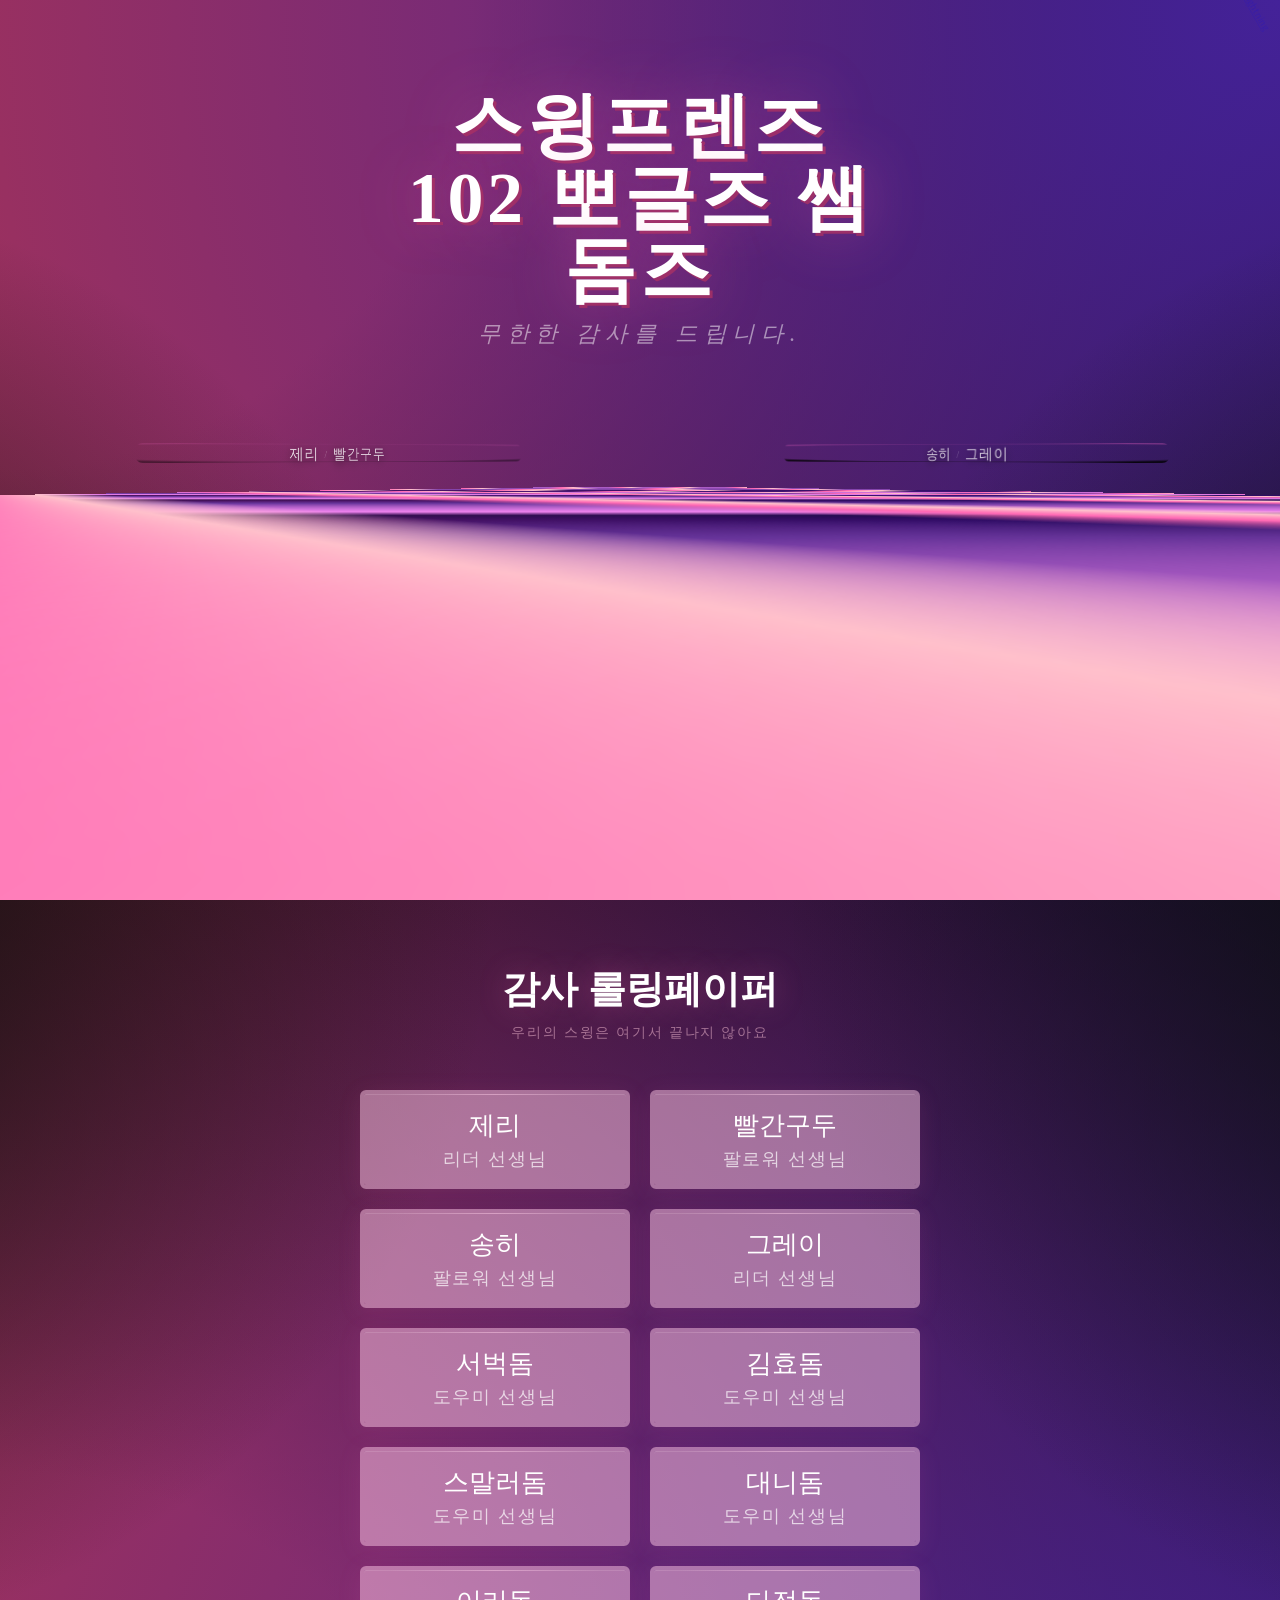
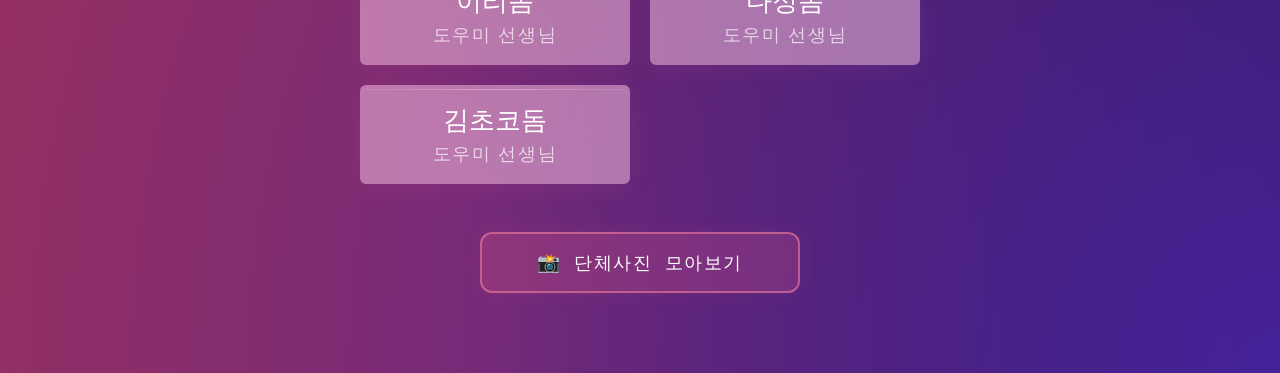
==== index.html @ 9819fed2 "파비콘 경로 정리 및 이미지/데이터 업데이트 - favicon_io (2) → images/favicon 으로 이동 후 원본 제거 - HTML 파비콘 경로 업데이트 - 새 사진 및" ====
<!DOCTYPE html>
<html lang="ko">
<head>
  <meta charset="UTF-8">
  <meta name="viewport" content="width=device-width, initial-scale=1.0">
  <title>스윙프렌즈 롤링페이퍼 🎵</title>
  <link rel="apple-touch-icon" sizes="180x180" href="images/favicon/apple-touch-icon.png">
  <link rel="icon" type="image/png" sizes="32x32" href="images/favicon/favicon-32x32.png">
  <link rel="icon" type="image/png" sizes="16x16" href="images/favicon/favicon-16x16.png">
  <link rel="icon" type="image/x-icon" href="images/favicon/favicon.ico">
  <link rel="preconnect" href="https://fonts.googleapis.com">
  <link rel="preconnect" href="https://fonts.gstatic.com" crossorigin>
  <link href="https://fonts.googleapis.com/css2?family=Cormorant+Garamond:ital,wght@0,300;0,400;0,500;0,600;0,700;1,300;1,400&family=Noto+Sans+KR:wght@300;400;700&display=swap" rel="stylesheet">
  <style>
    @font-face {
      font-family: 'OmuDaye';
      src: url('https://cdn.jsdelivr.net/gh/projectnoonnu/noonfonts_2304-01@1.0/omyu_pretty.woff2') format('woff2');
      font-weight: normal;
      font-display: swap;
    }

    @font-face {
      font-family: 'Independent';
      src: url('https://cdn.jsdelivr.net/gh/projectnoonnu/noonfonts_twelve@1.1/Dokrip.woff') format('woff');
      font-weight: normal;
      font-display: swap;
    }

    @font-face {
      font-family: 'RoundedFixedsys';
      src: url('https://cdn.jsdelivr.net/gh/projectnoonnu/noonfonts_six@1.2/DungGeunMo.woff') format('woff');
      font-weight: normal;
      font-display: swap;
    }

    *, *::before, *::after { box-sizing: border-box; margin: 0; padding: 0; }
    html { scroll-behavior: smooth; }

    /* ===== REFERENCE CSS 그대로 ===== */
    body {
      margin: 0;
      font-family: 'RoundedFixedsys', 'Noto Sans KR', sans-serif;
      color: #fff;
      overflow-x: hidden;
    }

    .hero {
      position: relative;
      height: 100dvh;
      perspective: 460px;
      perspective-origin: 50% 54%;
      overflow: hidden;
      background:
        radial-gradient(circle at -20% bottom, #111, transparent 40%),
        radial-gradient(circle at 120% bottom, #111, transparent 40%),
        radial-gradient(circle at top right, #429, transparent),
        radial-gradient(circle at top left, #a35 30%, #000);
    }

    .floor {
      width: 100dvw;
      height: 1000dvh;
      position: absolute;
      top: 50%;
      left: 50%;
      transform-style: preserve-3d;
      transform:
        translate(-50%, -50%)
        rotateX(90deg)
        translateZ(-5dvmin);
      background:
        repeating-linear-gradient(
          35deg,
          transparent,
          hotpink, pink 80px,
          transparent 120px,
          transparent 200px
        ),
        repeating-linear-gradient(
          to bottom,
          violet,
          #104a, #2068 40px,
          rebeccapurple 80px,
          violet 160px
        );
      background-size: 200% 200%;
      animation: floor 30s linear infinite;
    }

    @keyframes floor {
      to {
        transform:
          translate(-50%, -50%)
          rotateX(90deg)
          translateZ(-52px)
          translateY(10.47%);
      }
    }

    /* ===== TV WRAP — 프레임 + 스크린 + 이름 통합 ===== */
    .tv-wrap {
      position: absolute;
      top: 50%;
      left: 50%;
      width: 500px;
      pointer-events: none;
    }

    :nth-child(1 of .tv-wrap) {
      translate: -110% -40%;
      z-index: 5;
    }

    :nth-child(2 of .tv-wrap) {
      translate: 15% -40%;
      z-index: 5;
    }

    .tv-wrap img.tv {
      width: 100%;
      display: block;
      filter: hue-rotate(100deg) saturate(3);
      transition: all .5s;
      position: relative;
      z-index: 2;
      pointer-events: none;
    }

    :nth-child(2 of .tv-wrap) img.tv {
      rotate: y 180deg;
    }

    /* ===== SCREEN (TV 안에 배치) ===== */
    .screen {
      position: absolute;
      top: 11%;
      left: 2%;
      width: 95%;
      height: 81%;
      overflow: hidden;
      border-radius: 8px;
      background: url('https://assets.codepen.io/25387/noise.gif');
      cursor: pointer;
      pointer-events: all;
      z-index: 1;
    }

    .screen::before {
      content: "";
      position: absolute;
      bottom: 0; left: 0;
      width: 100%; height: 30%;
      background: radial-gradient(
        ellipse 90% 140% at 50% 100%,
        transparent 60%, #000f, transparent
      );
      rotate: .5turn;
      opacity: var(--shine-opacity, 0);
      z-index: 1;
    }

    .screen::after {
      content: "";
      position: absolute;
      top: 0; left: 0;
      width: 100%; height: 15%;
      background: radial-gradient(
        ellipse 85% 130% at 50% 100%,
        transparent 60%, #f6c6, transparent
      );
      opacity: var(--shine-opacity, 0);
    }

    .screen video {
      position: absolute;
      top: 50%; left: 50%;
      translate: -50% -50%;
      width: 100%; height: 100%;
      object-fit: cover;
    }

    :nth-child(1 of .tv-wrap) .screen {
      --shine-opacity: .5;
      left: 45px;
      transform: perspective(600px) rotateY(14deg);
      transform-origin: left center;
    }
    /* 오른쪽 TV — 반대 방향 원근감 */
    :nth-child(2 of .tv-wrap) .screen {
      --shine-opacity: 1;
      left: auto;
      right: 45px;
      transform: perspective(600px) rotateY(-14deg);
      transform-origin: right center;
    }

    /* ===== PARROT & LIGHTNING — 그대로 ===== */
    .parrot {
      position: absolute;
      top: 10%;
      left: 110%;
      animation: parrot 8s 1.5s infinite;
    }

    @keyframes parrot {
      30%, to { left: -30%; }
    }

    .lightning {
      position: absolute;
      top: 0;
      right: 0;
      translate: 20% -15%;
    }

    .lightning img {
      width: 20dvmin;
      rotate: 60deg;
      opacity: .2;
      scale: .6;
    }

    .lightning img:hover {
      opacity: 1;
    }

    /* ===== TV NAMES (TV 아래 고정) ===== */
    .tv-names {
      position: relative;
      z-index: 15;
      display: flex;
      gap: 6px;
      align-items: center;
      justify-content: center;
      font-family: 'RoundedFixedsys', serif;
      font-size: clamp(.75rem, 1.8vw, .95rem);
      letter-spacing: .05em;
      white-space: nowrap;
      text-shadow: 0 2px 10px rgba(0,0,0,.6);
      margin-top: 4px;
      pointer-events: all;
    }

    :nth-child(1 of .tv-wrap) .tv-names {
      transform: perspective(460px) rotateY(30deg);
    }

    :nth-child(2 of .tv-wrap) .tv-names {
      transform: perspective(460px) rotateY(-30deg);
    }

    .tv-names a {
      color: rgba(255,255,255,.75);
      text-decoration: none;
      transition: color .3s, text-shadow .3s;
    }
    .tv-names a:hover {
      color: #ff69b4;
      text-shadow: 0 0 12px rgba(255,105,180,.5);
    }

    .tv-names .sep {
      color: rgba(255,255,255,.25);
      font-size: .7em;
    }

    /* ===== TOP TITLE ===== */
    .top-title {
      position: absolute;
      top: 10%;
      left: 50%;
      transform: translateX(-50%);
      z-index: 20;
      text-align: center;
      animation: fadeIn 1.2s ease both;
    }

    .top-title-main {
      font-family: 'Independent', serif;
      font-size: clamp(2rem, 7vw, 4.5rem);
      font-weight: 700;
      line-height: 1;
      max-width: 510px;
      text-shadow:
        3px 3px 0 rgba(170,50,100,.8),
        0 0 60px rgba(255,100,180,.4);
      letter-spacing: .05em;
    }

    .top-title-sub {
      font-family: 'RoundedFixedsys', serif;
      font-weight: 300;
      font-style: italic;
      font-size: clamp(.9rem, 2.5vw, 1.4rem);
      letter-spacing: .3em;
      color: rgba(255,255,255,.5);
      margin-top: 12px;
    }

    /* ===== SCROLL HINT ===== */
    .scroll-hint {
      position: absolute;
      bottom: 4%;
      left: 50%;
      transform: translateX(-50%);
      font-size: clamp(.75rem, 1.5vw, .85rem);
      color: rgba(255,255,255,.25);
      letter-spacing: .1em;
      z-index: 20;
      animation: fadeIn 1.5s 2s ease both, bounce 2s 3s ease-in-out infinite;
      cursor: pointer;
      text-decoration: none;
    }

    @keyframes fadeIn {
      from { opacity: 0; } to { opacity: 1; }
    }
    @keyframes bounce {
      0%, 100% { transform: translateX(-50%) translateY(0); }
      50% { transform: translateX(-50%) translateY(-8px); }
    }

    /* ===== PEOPLE SECTION ===== */
    .people-section {
      position: relative;
      z-index: 10;
      background:
        radial-gradient(circle at -20% top, #111, transparent 40%),
        radial-gradient(circle at 120% top, #111, transparent 40%),
        radial-gradient(circle at bottom right, #429, transparent),
        radial-gradient(circle at bottom left, #a35 30%, #000);
      min-height: 100vh;
      padding: 64px 20px 80px;
    }

    .section-title {
      text-align: center;
      font-family: 'RoundedFixedsys', serif;
      font-size: clamp(1.6rem, 4.5vw, 2.4rem);
      color: #fff;
      text-shadow: 0 0 30px rgba(255,105,180,.3);
      margin-bottom: 8px;
    }

    .section-sub {
      text-align: center;
      font-family: 'RoundedFixedsys', serif;
      font-size: clamp(.75rem, 1.6vw, .9rem);
      color: rgba(255,200,220,.5);
      letter-spacing: .12em;
      margin-bottom: 48px;
    }

    #shelves {
      max-width: 560px;
      margin: 0 auto;
      display: grid;
      grid-template-columns: repeat(2, 1fr);
      gap: 20px;
    }

    /* 타로카드 스타일 */
    .shelf-item {
      display: flex;
      flex-direction: column;
      text-decoration: none;
      color: #fff;
      border: 4px solid rgba(255,200,230,.5);
      border-radius: 6px;
      overflow: hidden;
      transition: transform .3s, border-color .3s, box-shadow .3s;
      position: relative;
      box-shadow:
        0 4px 24px rgba(255,105,180,.1),
        inset 0 1px 0 rgba(255,255,255,.15);
    }

    .shelf-item:hover {
      transform: translateY(-6px) scale(1.02);
      border-color: rgba(255,220,240,.8);
      box-shadow:
        0 12px 40px rgba(255,105,180,.25),
        inset 0 1px 0 rgba(255,255,255,.2);
    }

    /* 상단: 사진 영역 */
    .shelf-item-photo {
      width: 100%;
      flex: 1;
      object-fit: cover;
      display: block;
    }

    /* 하단: 텍스트 영역 — 꽉 찬 배경 */
    .shelf-item-info {
      display: flex;
      flex-direction: column;
      align-items: center;
      justify-content: center;
      gap: 4px;
      padding: 14px 10px;
      background: rgba(255,200,230,.5);
      position: relative;
    }

    .shelf-item-info::before {
      content: '';
      position: absolute;
      top: 0; left: 10%; right: 10%;
      height: 1px;
      background: linear-gradient(90deg, transparent, rgba(255,200,230,.4), transparent);
    }

    .shelf-item-name {
      font-family: 'Independent', serif;
      font-size: clamp(1.2rem, 3.5vw, 1.6rem);
      color: #fff;
      text-align: center;
      text-shadow: none;
      transition: color .3s;
    }

    .shelf-item:hover .shelf-item-name {
      color: #fff;
    }

    .shelf-item-role {
      font-family: 'RoundedFixedsys', serif;
      font-size: clamp(.9rem, 2.2vw, 1.1rem);
      color: rgba(255,255,255,.7);
      letter-spacing: .1em;
    }

    .group-photo-btn {
      display: block;
      position: relative;
      z-index: 10;
      max-width: 320px;
      margin: 48px auto 0;
      padding: 16px 28px;
      text-align: center;
      text-decoration: none;
      font-family: 'RoundedFixedsys', monospace;
      font-size: clamp(1rem, 2.5vw, 1.15rem);
      letter-spacing: .08em;
      color: #fff;
      background: rgba(255,100,140,.2);
      border: 2px solid rgba(255,140,160,.5);
      border-radius: 12px;
      transition: all .3s;
      box-shadow: 0 0 20px rgba(255,100,140,.1);
    }
    .group-photo-btn:hover {
      background: rgba(255,100,140,.35);
      border-color: rgba(255,220,240,.8);
      box-shadow: 0 0 30px rgba(255,105,180,.25);
      transform: translateY(-3px);
    }

    @media (max-width: 600px) {
      #shelves { max-width: 340px; gap: 14px; }
    }

    /* 태블릿 */
    @media (max-width: 1024px) {
      .tv-wrap {
        width: 280px;
      }
      .screen {
        top: 8%;
        left: 2%;
        width: 112%;
      }
      :nth-child(1 of .tv-wrap) .screen {
        left: 45px;
        transform: perspective(600px) rotateY(32deg);
        transform-origin: left center;
      }
      :nth-child(2 of .tv-wrap) .screen {
        right: 45px;
        transform: perspective(600px) rotateY(-32deg);
        transform-origin: right center;
      }
    }

    /* 모바일 */
    @media (max-width: 600px) {
      .hero {
        perspective: 600px;
      }
      .hero::after {
        content: '';
        position: absolute;
        bottom: 0;
        left: 0;
        width: 100%;
        height: 40%;
        background: linear-gradient(to bottom, transparent, #0d0520);
        z-index: 6;
        pointer-events: none;
      }
      .floor { display: none; }
      .top-title { top: 5%; width: 237px; }

      .tv-wrap {
        width: 280px;
      }

      /* 왼쪽 TV → 위 중앙 */
      :nth-child(1 of .tv-wrap) {
        translate: -50% -100%;
      }
      /* 오른쪽 TV → 아래 중앙 */
      :nth-child(2 of .tv-wrap) {
        translate: -50% 10%;
      }
      :nth-child(2 of .tv-wrap) img.tv {
        rotate: y 180deg;
      }

      /* 모바일 스크린 위치 */
      .screen {
        top: 8%;
        left: 2%;
        width: 120%;
        height: 81%;
      }
      :nth-child(1 of .tv-wrap) .screen {
        left: 50px;
        transform: perspective(600px) rotateY(40deg);
        transform-origin: left center;
      }
      :nth-child(2 of .tv-wrap) .screen {
        right: 52px;
        transform: perspective(600px) rotateY(-40deg);
        transform-origin: right center;
      }

      /* 모바일에서는 이름 기울기 제거 */
      :nth-child(1 of .tv-wrap) .tv-names,
      :nth-child(2 of .tv-wrap) .tv-names {
        transform: none;
      }
    }
  </style>
</head>
<body>

  <!-- ===== HERO: 레퍼런스 그대로 ===== -->
  <section class="hero">
    <div class="floor"></div>

    <div class="top-title">
      <div class="top-title-main">스윙프렌즈 102 뽀글즈 쌤돔즈</div>
      <div class="top-title-sub">무한한 감사를 드립니다.</div>
    </div>

    <div class="tv-wrap">
      <a class="screen" href="#people">
        <video src="images/swing-video.mp4" autoplay loop muted playsinline></video>
      </a>
      <img class="tv" src="https://assets.codepen.io/25387/tv.png" alt="">
      <div class="tv-names">
        <a href="person.html?id=jerry">제리</a>
        <span class="sep">/</span>
        <a href="person.html?id=redshoes">빨간구두</a>
      </div>
    </div>

    <div class="tv-wrap">
      <a class="screen" href="#people">
        <video src="images/swing-video2.mp4" autoplay loop muted playsinline></video>
      </a>
      <img class="tv" src="https://assets.codepen.io/25387/tv-2.png" alt="">
      <div class="tv-names">
        <a href="person.html?id=songhi">송히</a>
        <span class="sep">/</span>
        <a href="person.html?id=gray">그레이</a>
      </div>
    </div>

    <img class="parrot" src="https://assets.codepen.io/25387/parrot.gif" alt="parrot">

    <a class="lightning" href="#people">
      <img src="https://assets.codepen.io/25387/Lightning02.gif" alt="lightning">
    </a>
  </section>

  <!-- ===== PEOPLE (선반 스타일) ===== -->
  <section class="people-section" id="people">
    <h2 class="section-title">감사 롤링페이퍼</h2>
    <p class="section-sub">우리의 스윙은 여기서 끝나지 않아요</p>

    <div id="shelves"></div>

    <a class="group-photo-btn" href="gallery.html">📸 단체사진 모아보기</a>
  </section>

  <script src="js/paths.js"></script>
  <script src="js/env.js"></script>
  <script src="https://cdnjs.cloudflare.com/ajax/libs/PapaParse/5.4.1/papaparse.min.js"></script>
  <script>
    // Google Sheets 컬럼 매핑
    const COL_SHEET = {
      "1) 제리 쌤":"jerry","2) 빨간구두 쌤":"redshoes","3) 송히 쌤":"songhi","4) 그레이 쌤":"gray",
      "5) 서벅 돔":"seobuk","6) 효 돔":"hyo","7) 스말러 돔":"smaller","8) 대니 돔":"danny",
      "9) 이리 돔":"iri","10) 다정 돔":"dajeong","11) 초코 돔":"choco"
    };
    const SENDER_SHEET = "작성자분의 닉네임을 알려주세요!";
    // 로컬 CSV 컬럼 매핑
    const COL_CSV = {
      "제리":"jerry","빨간구두":"redshoes","송히":"songhi","그레이":"gray",
      "서벅돔":"seobuk","효돔":"hyo","스말러돔":"smaller","대니돔":"danny",
      "이리돔":"iri","다정돔":"dajeong","초코돔":"choco"
    };
    const SENDER_CSV = "이름(선택)";

    const GLOWS = [
      'rgba(255,100,180,.4)','rgba(100,180,255,.4)','rgba(255,200,100,.4)',
      'rgba(180,100,255,.4)','rgba(100,255,200,.4)','rgba(255,150,100,.4)',
      'rgba(150,200,255,.4)'
    ];

    function parseRows(rows, colMap, senderCol) {
      const msgs = new Map();
      Object.values(colMap).forEach(id => msgs.set(id, []));
      rows.forEach(row => {
        const sender = (row[senderCol]||'').trim()||'익명';
        Object.entries(colMap).forEach(([col,id]) => {
          const m = (row[col]||'').trim();
          if (m) msgs.get(id).push({ from:sender, message:m });
        });
      });
      return msgs;
    }

    async function loadData() {
      const pRes = await fetch('data/people.json');
      const people = await pRes.json();
      let msgs;

      const sheetUrl = (typeof ENV !== 'undefined' && ENV.SCRIPT_URL) || '';
      if (sheetUrl) {
        try {
          const res = await fetch(sheetUrl);
          const json = await res.json();
          const rows = json.rows || [];
          // sessionStorage에 캐시 → person.html에서 재사용
          try { sessionStorage.setItem('swing_sheet_rows', JSON.stringify(rows)); } catch(_) {}
          msgs = parseRows(rows, COL_SHEET, SENDER_SHEET);
        } catch(e) {
          console.warn('Google Sheets 로드 실패, 로컬 CSV 폴백:', e);
          const cRes = await fetch('data/messages.csv');
          const csv = Papa.parse(await cRes.text(), { header:true, skipEmptyLines:true, transformHeader:h=>h.trim() });
          msgs = parseRows(csv.data, COL_CSV, SENDER_CSV);
        }
      } else {
        const cRes = await fetch('data/messages.csv');
        const csv = Papa.parse(await cRes.text(), { header:true, skipEmptyLines:true, transformHeader:h=>h.trim() });
        msgs = parseRows(csv.data, COL_CSV, SENDER_CSV);
      }

      return { people, msgs };
    }

    function renderShelves(allPeople) {
      const container = document.getElementById('shelves');
      let html = '';

      allPeople.forEach((p) => {
        const folder = PEOPLE_FOLDER[p.id];
        const badges = PEOPLE_BADGES[p.id] || [];
        const badge = (folder && badges.length) ? `${PEOPLE_DIR}/${folder}/${badges[0]}` : '';
        html += `
          <a class="shelf-item" href="person.html?id=${p.id}">
            <div class="shelf-item-info">
              <span class="shelf-item-name">${p.name}</span>
              <span class="shelf-item-role">${p.role || ''}</span>
            </div>
          </a>`;
      });

      container.innerHTML = html;
    }

    (async () => {
      try {
        // people.json만 먼저 로드해서 카드 즉시 렌더링
        const pRes = await fetch('data/people.json');
        const people = await pRes.json();
        const allPeople = [...people.teachers, ...people.helpers];
        renderShelves(allPeople);

        // 메시지는 백그라운드에서 로드 (person.html용 캐시)
        loadData();
      } catch(e) {
        console.error(e);
      }
    })();
  </script>
</body>
</html>
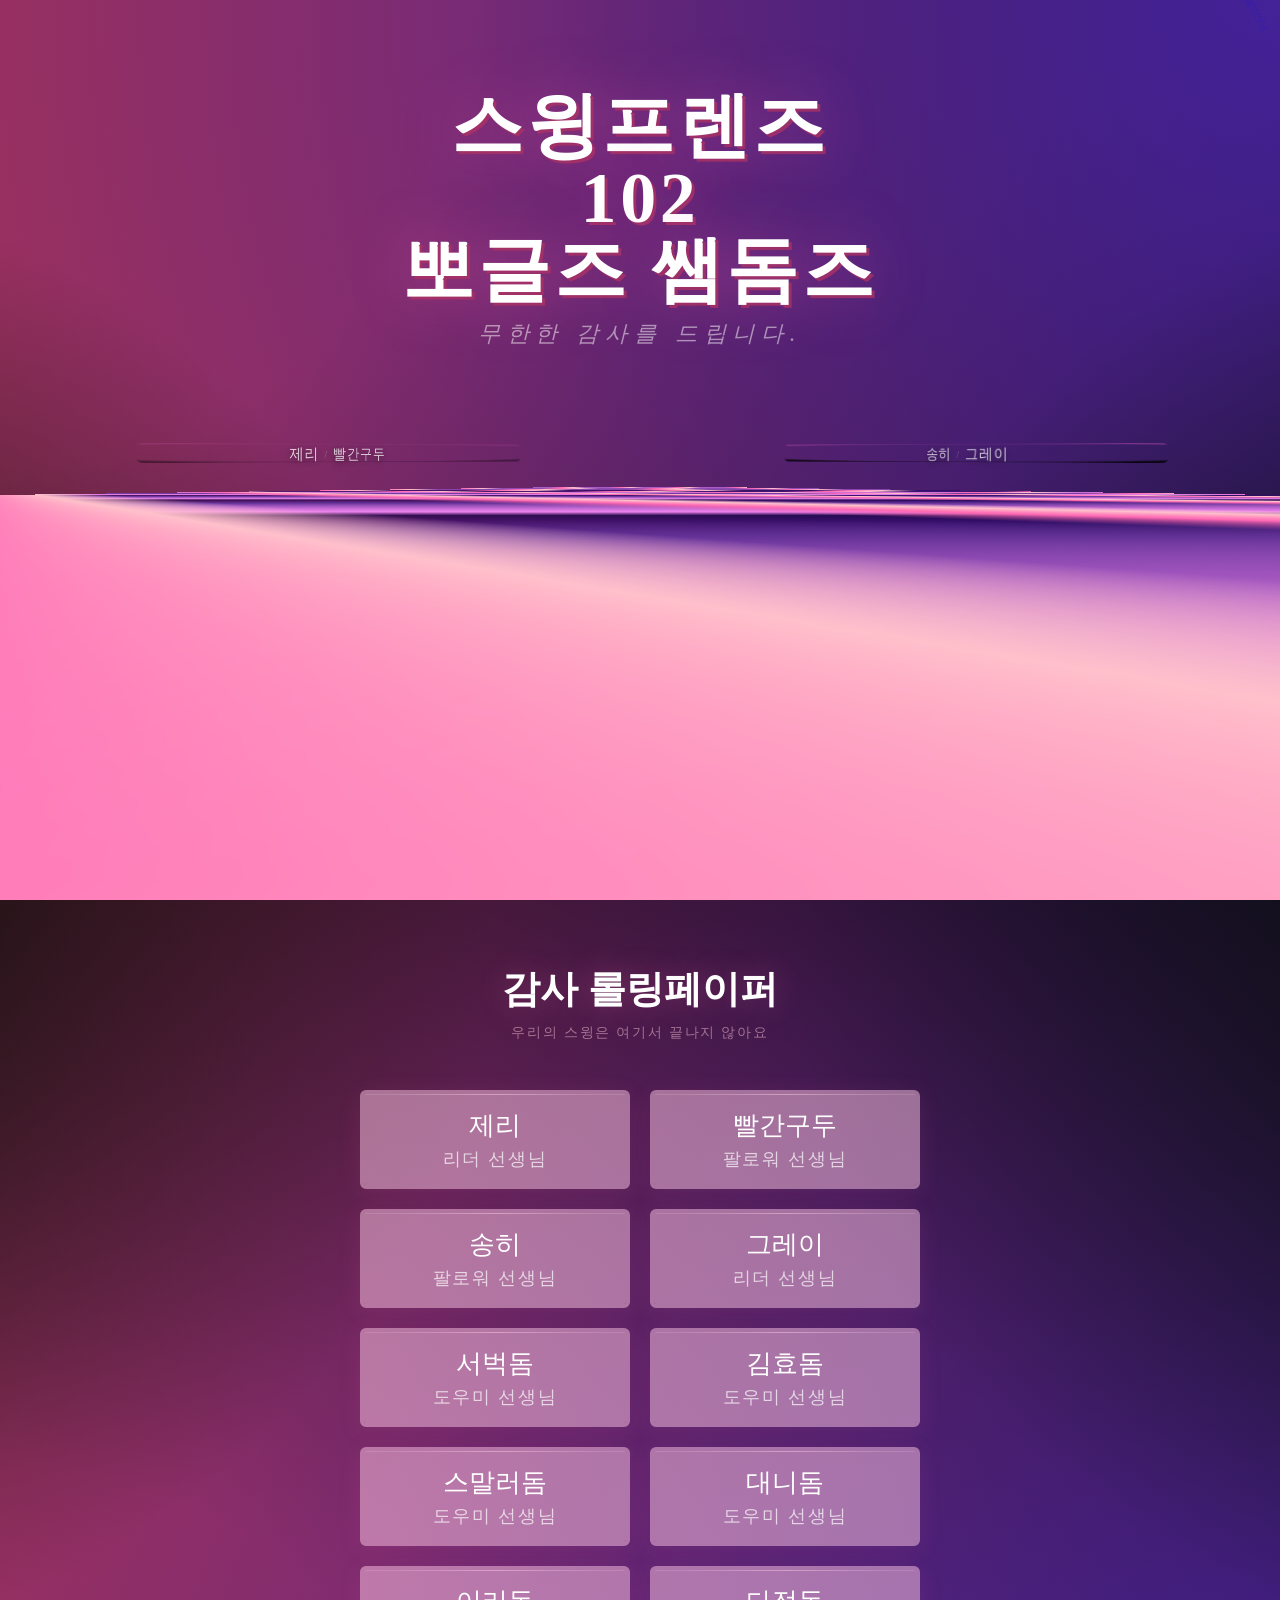
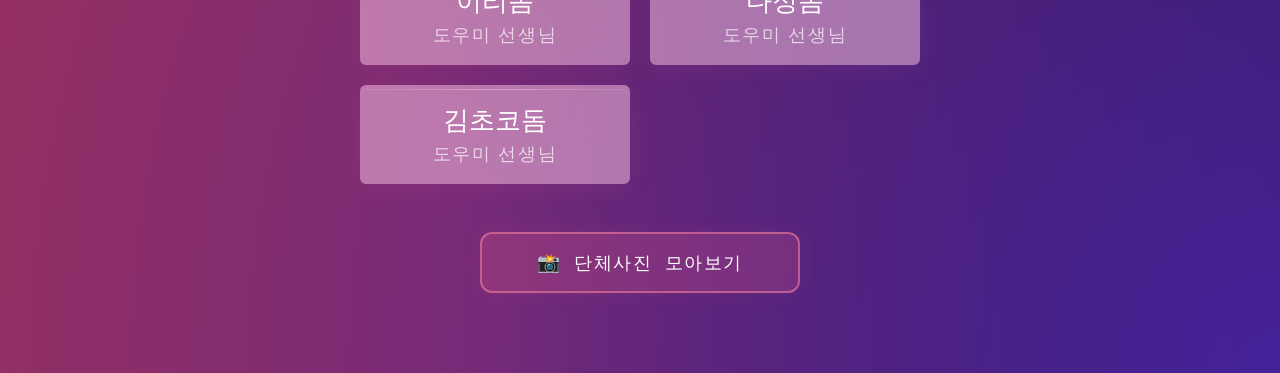
==== commit e16dd808: "OG 태그 및 Twitter 카드 메타 추가 - index.html, person.html, gallery.html에 og/twitter 메타 태그 추가 - og:image: 0-" ====
--- a/index.html
+++ b/index.html
@@ -4,6 +4,16 @@
   <meta charset="UTF-8">
   <meta name="viewport" content="width=device-width, initial-scale=1.0">
   <title>스윙프렌즈 롤링페이퍼 🎵</title>
+  <meta name="description" content="한 학기 동안 함께 춤춘 뽀글즈 & 쌤돔즈에게 마음을 전해요">
+  <meta property="og:type" content="website">
+  <meta property="og:url" content="https://swing-rincho.netlify.app/">
+  <meta property="og:title" content="스윙프렌즈 102기 감사 롤링페이퍼">
+  <meta property="og:description" content="한 학기 동안 함께 춤춘 뽀글즈 & 쌤돔즈에게 마음을 전해요">
+  <meta property="og:image" content="https://swing-rincho.netlify.app/images/people/0-group/34.jpeg">
+  <meta name="twitter:card" content="summary_large_image">
+  <meta name="twitter:title" content="스윙프렌즈 102기 감사 롤링페이퍼">
+  <meta name="twitter:description" content="한 학기 동안 함께 춤춘 뽀글즈 & 쌤돔즈에게 마음을 전해요">
+  <meta name="twitter:image" content="https://swing-rincho.netlify.app/images/people/0-group/34.jpeg">
   <link rel="apple-touch-icon" sizes="180x180" href="images/favicon/apple-touch-icon.png">
   <link rel="icon" type="image/png" sizes="32x32" href="images/favicon/favicon-32x32.png">
   <link rel="icon" type="image/png" sizes="16x16" href="images/favicon/favicon-16x16.png">
@@ -551,7 +561,7 @@
     <div class="floor"></div>
 
     <div class="top-title">
-      <div class="top-title-main">스윙프렌즈 102 뽀글즈 쌤돔즈</div>
+      <div class="top-title-main">스윙프렌즈 102 <br/>뽀글즈 쌤돔즈</div>
       <div class="top-title-sub">무한한 감사를 드립니다.</div>
     </div>
 
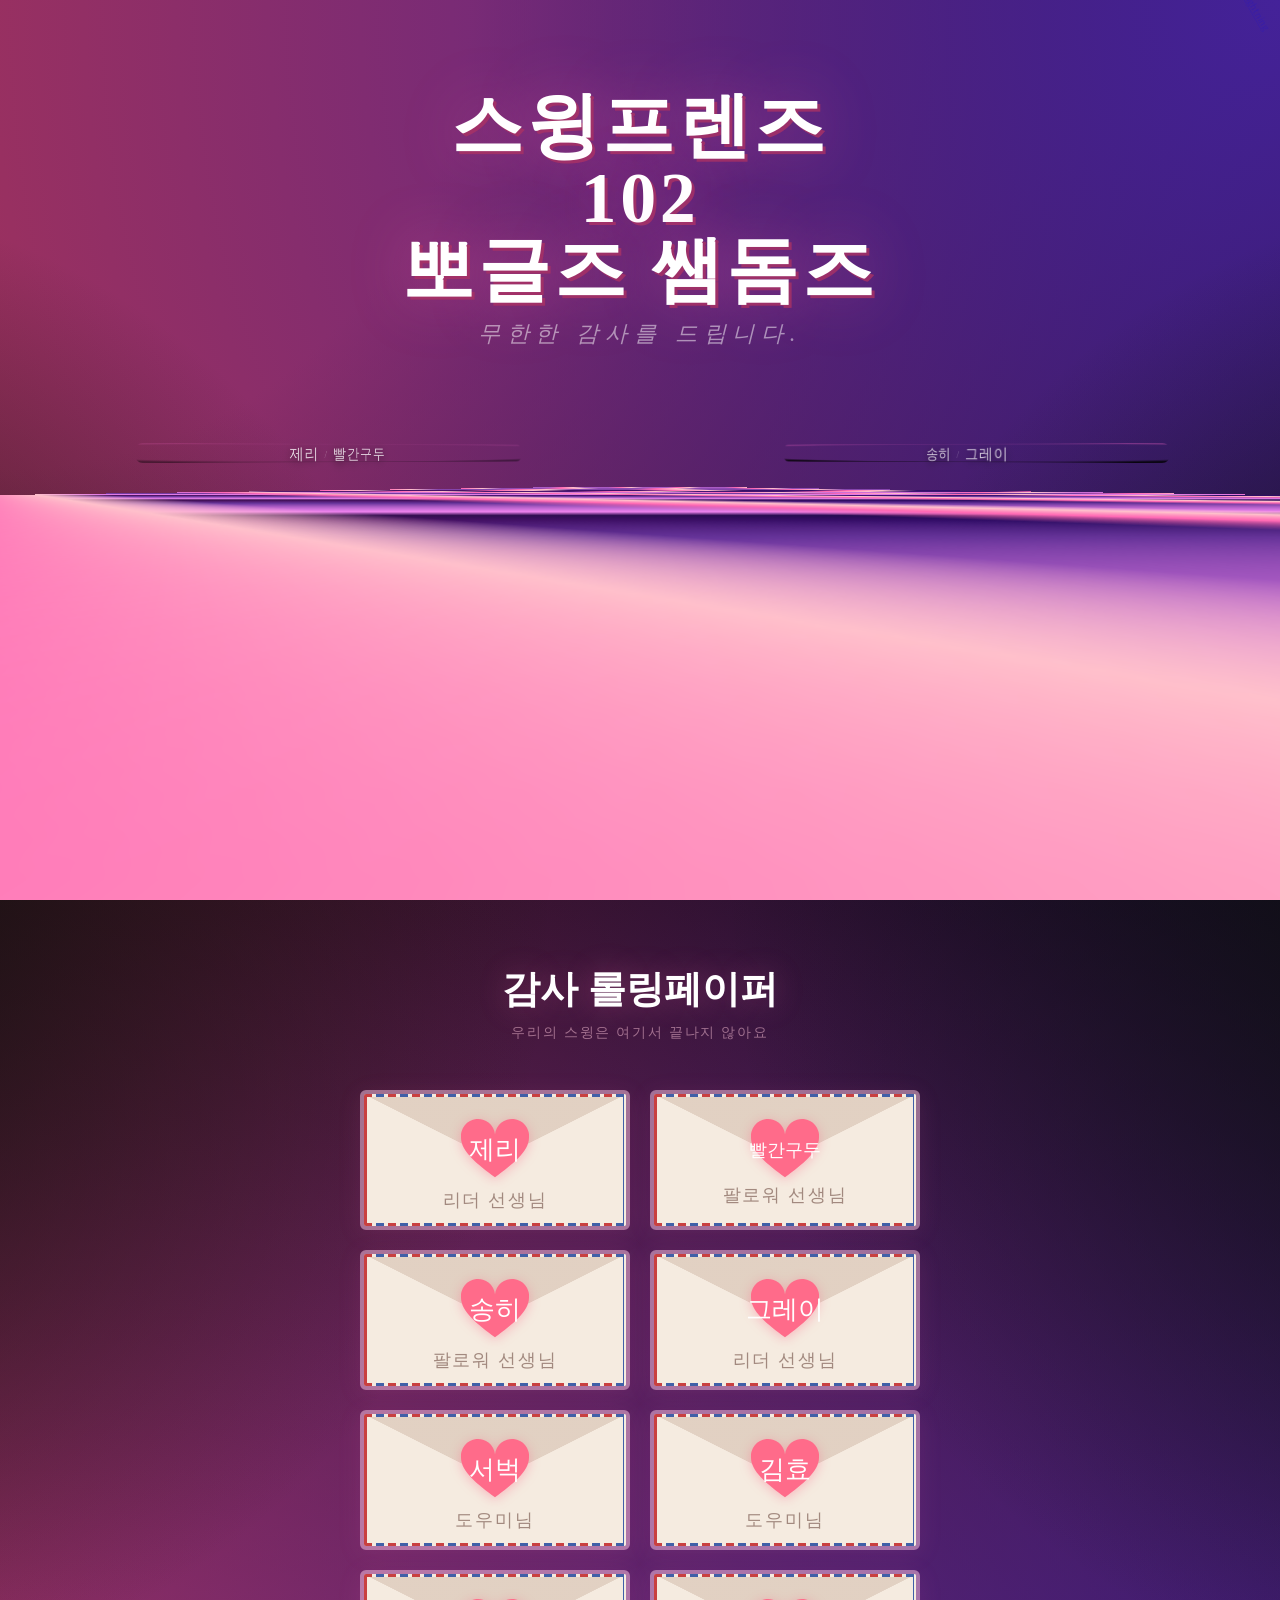
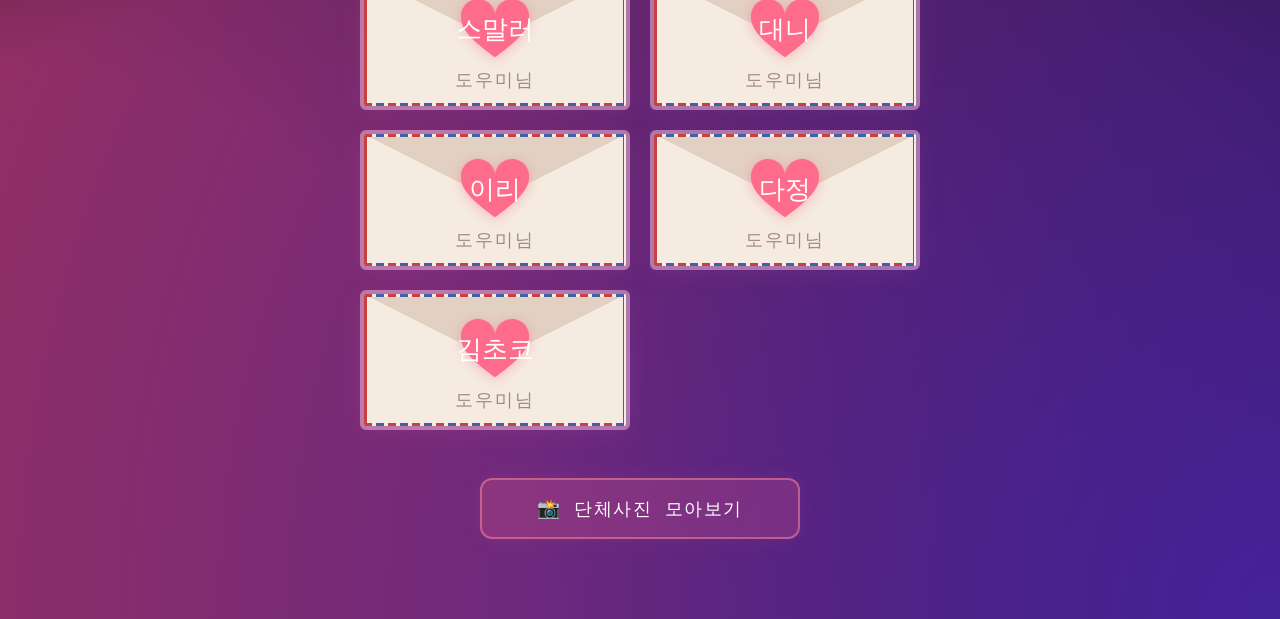
==== commit ee9e3035: "TV 위치 조정 및 데이터 ��데이트 Co-Authored-By: Claude Opus 4.6 (1M context) <noreply@anthropic.com>" ====
--- a/index.html
+++ b/index.html
@@ -4,15 +4,15 @@
   <meta charset="UTF-8">
   <meta name="viewport" content="width=device-width, initial-scale=1.0">
   <title>스윙프렌즈 롤링페이퍼 🎵</title>
-  <meta name="description" content="한 학기 동안 함께 춤춘 뽀글즈 & 쌤돔즈에게 마음을 전해요">
+  <meta name="description" content="우리의 시작은 뽀글즈, 완성은 제리·구두·송히·그레이 쌤들과 돔즈들!">
   <meta property="og:type" content="website">
   <meta property="og:url" content="https://swing-rincho.netlify.app/">
-  <meta property="og:title" content="스윙프렌즈 102기 감사 롤링페이퍼">
-  <meta property="og:description" content="한 학기 동안 함께 춤춘 뽀글즈 & 쌤돔즈에게 마음을 전해요">
+  <meta property="og:title" content="스프 뽀글이의 감사 편지🫧">
+  <meta property="og:description" content="우리의 시작은 뽀글즈, 완성은 제리·구두·송히·그레이 쌤들과 돔즈들!">
   <meta property="og:image" content="https://swing-rincho.netlify.app/images/people/0-group/34.jpeg">
   <meta name="twitter:card" content="summary_large_image">
-  <meta name="twitter:title" content="스윙프렌즈 102기 감사 롤링페이퍼">
-  <meta name="twitter:description" content="한 학기 동안 함께 춤춘 뽀글즈 & 쌤돔즈에게 마음을 전해요">
+  <meta name="twitter:title" content="스프 뽀글이의 감사 편지🫧">
+  <meta name="twitter:description" content="우리의 시작은 뽀글즈, 완성은 제리·구두·송히·그레이 쌤들과 돔즈들!">
   <meta name="twitter:image" content="https://swing-rincho.netlify.app/images/people/0-group/34.jpeg">
   <link rel="apple-touch-icon" sizes="180x180" href="images/favicon/apple-touch-icon.png">
   <link rel="icon" type="image/png" sizes="32x32" href="images/favicon/favicon-32x32.png">
@@ -380,6 +380,7 @@
       overflow: hidden;
       transition: transform .3s, border-color .3s, box-shadow .3s;
       position: relative;
+      min-height: 140px;
       box-shadow:
         0 4px 24px rgba(255,105,180,.1),
         inset 0 1px 0 rgba(255,255,255,.15);
@@ -401,24 +402,49 @@
       display: block;
     }
 
-    /* 하단: 텍스트 영역 — 꽉 찬 배경 */
+    /* 하단: 편지 봉투 스타일 */
     .shelf-item-info {
       display: flex;
       flex-direction: column;
       align-items: center;
       justify-content: center;
       gap: 4px;
-      padding: 14px 10px;
-      background: rgba(255,200,230,.5);
-      position: relative;
-    }
-
+      padding: 25px 10px 4px;
+      background: #f5ebe0;
+      position: relative;
+      overflow: hidden;
+      flex: 1;
+      width: 100%;
+      height: 100%;
+    }
+
+    /* 봉투 플랩 (닫힌 삼각형 — 위에서 내려오는 뚜껑) */
     .shelf-item-info::before {
       content: '';
       position: absolute;
-      top: 0; left: 10%; right: 10%;
-      height: 1px;
-      background: linear-gradient(90deg, transparent, rgba(255,200,230,.4), transparent);
+      top: 0; left: 0;
+      width: 100%; height: 50%;
+      background:
+        linear-gradient(to top right, transparent 49.5%, rgba(190,160,140,.35) 50%) no-repeat bottom left / 50% 100%,
+        linear-gradient(to top left, transparent 49.5%, rgba(190,160,140,.35) 50%) no-repeat bottom right / 50% 100%;
+      pointer-events: none;
+      z-index: 0;
+    }
+
+    /* 봉투 안쪽 빨간-파란 테두리 */
+    .shelf-item-info::after {
+      content: '';
+      position: absolute;
+      inset: 0;
+      border: 3px solid transparent;
+      border-image: repeating-linear-gradient(
+        90deg,
+        #c94040 0px, #c94040 8px,
+        #f5ebe0 8px, #f5ebe0 12px,
+        #4060a8 12px, #4060a8 20px,
+        #f5ebe0 20px, #f5ebe0 24px
+      ) 3;
+      pointer-events: none;
     }
 
     .shelf-item-name {
@@ -427,18 +453,41 @@
       color: #fff;
       text-align: center;
       text-shadow: none;
-      transition: color .3s;
+      transition: color .3s, filter .3s;
+      position: relative;
+      z-index: 1;
+      padding: 6px 16px;
+      line-height: 1.2;
+    }
+
+    /* 하트 배경 (SVG data URI) — 고정 크기 */
+    .shelf-item-name::before {
+      content: '';
+      position: absolute;
+      top: 50%; left: 50%;
+      width: 100px;
+      height: 68px;
+      transform: translate(-50%, -48%);
+      background: url("data:image/svg+xml,%3Csvg xmlns='http://www.w3.org/2000/svg' viewBox='0 0 100 100'%3E%3Cpath d='M50 88C25 70 0 50 0 30A25 25 0 0150 25 25 25 0 01100 30C100 50 75 70 50 88Z' fill='%23ff6b8a'/%3E%3C/svg%3E") center/contain no-repeat;
+      z-index: -1;
+      filter: drop-shadow(0 2px 6px rgba(255,80,120,.35));
     }
 
     .shelf-item:hover .shelf-item-name {
       color: #fff;
     }
+
+    .shelf-item-name.name-sm { font-size: 1.1rem; }
+    .shelf-item-name.name-xs { font-size: 0.9rem; }
 
     .shelf-item-role {
       font-family: 'RoundedFixedsys', serif;
       font-size: clamp(.9rem, 2.2vw, 1.1rem);
-      color: rgba(255,255,255,.7);
+      color: rgba(80,40,30,.5);
       letter-spacing: .1em;
+      position: relative;
+      z-index: 1;
+      margin-top: 12px;
     }
 
     .group-photo-btn {
@@ -469,6 +518,11 @@
 
     @media (max-width: 600px) {
       #shelves { max-width: 340px; gap: 14px; }
+      .shelf-item { min-height: 93px; }
+      .shelf-item-name { font-size: 0.9rem; }
+      .shelf-item-name.name-sm { font-size: 0.8rem; }
+      .shelf-item-name.name-xs { font-size: 0.7rem; }
+      .shelf-item-role { font-size: 0.7rem; }
     }
 
     /* 태블릿 */
@@ -681,10 +735,12 @@
         const folder = PEOPLE_FOLDER[p.id];
         const badges = PEOPLE_BADGES[p.id] || [];
         const badge = (folder && badges.length) ? `${PEOPLE_DIR}/${folder}/${badges[0]}` : '';
+        const displayName = p.name.replace(/돔$/, '');
+        const nameClass = displayName.length > 4 ? ' name-xs' : displayName.length > 3 ? ' name-sm' : '';
         html += `
           <a class="shelf-item" href="person.html?id=${p.id}">
             <div class="shelf-item-info">
-              <span class="shelf-item-name">${p.name}</span>
+              <span class="shelf-item-name${nameClass}">${displayName}</span>
               <span class="shelf-item-role">${p.role || ''}</span>
             </div>
           </a>`;
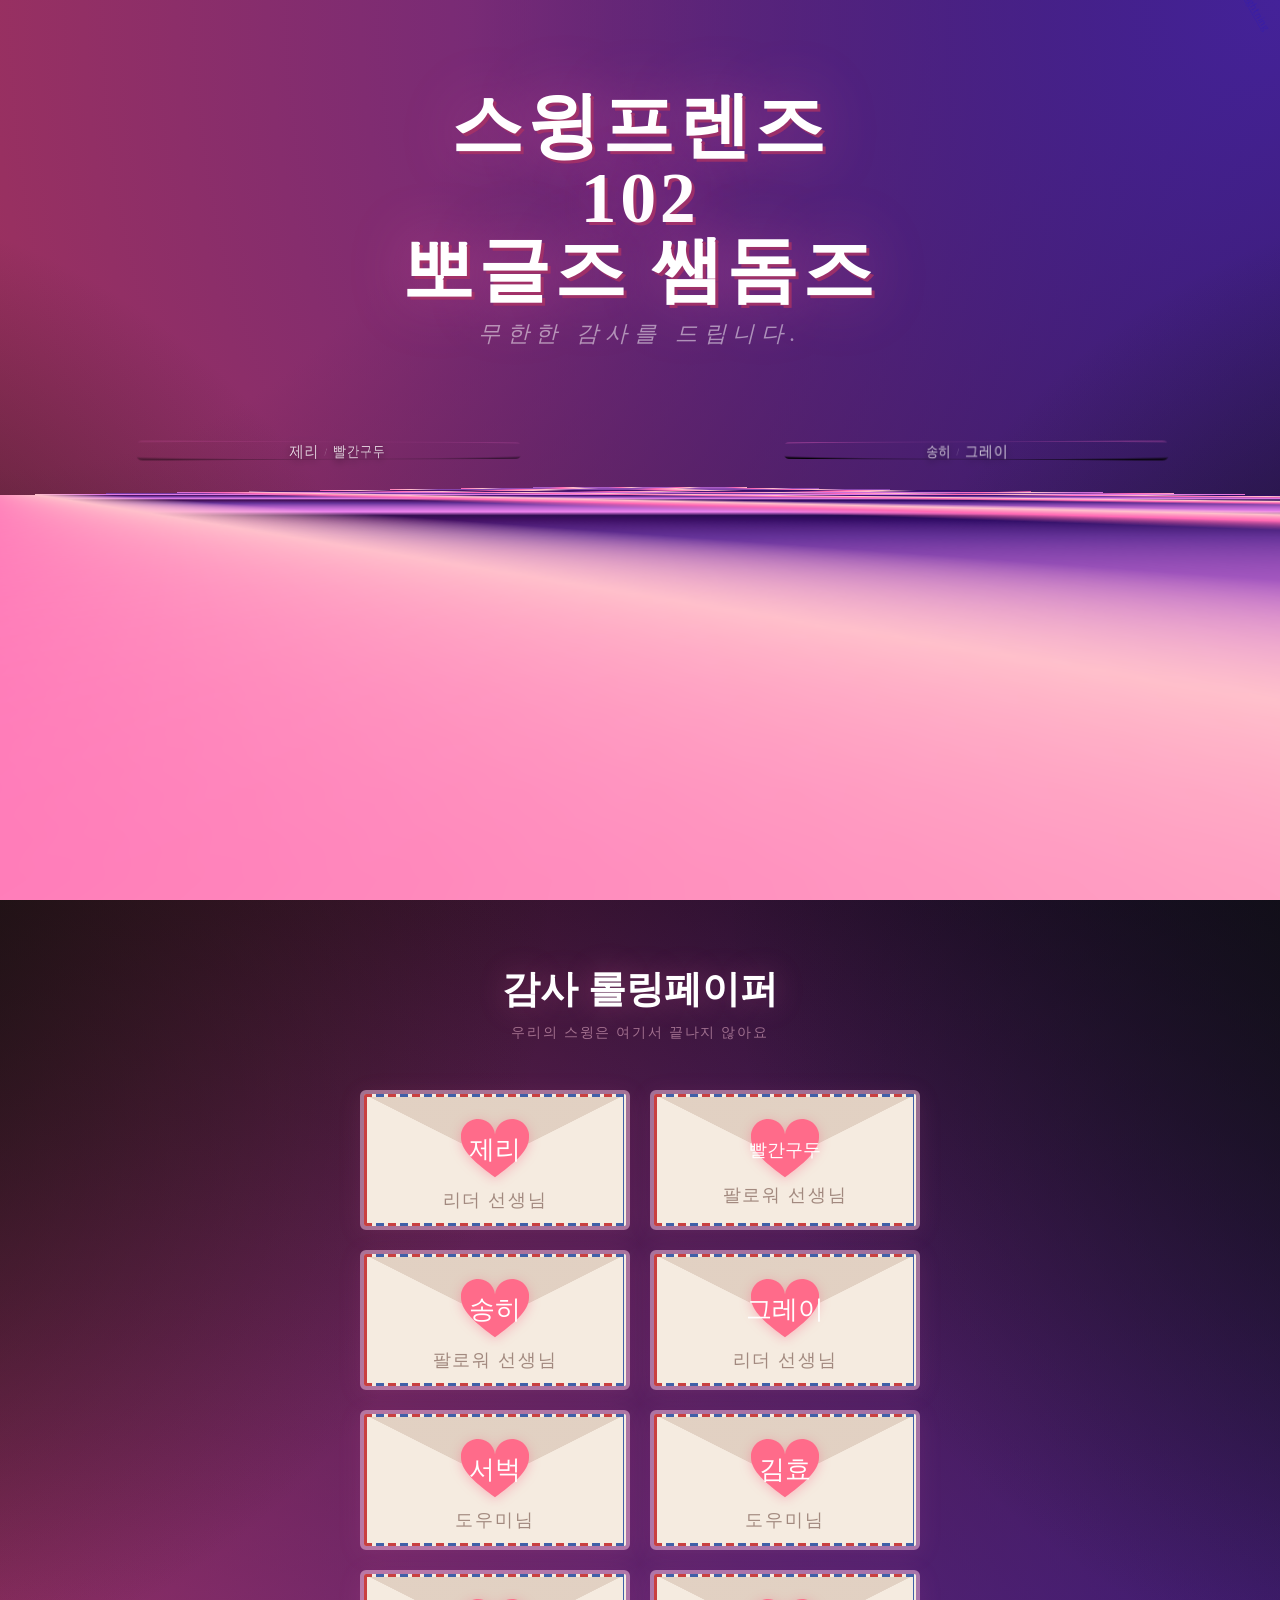
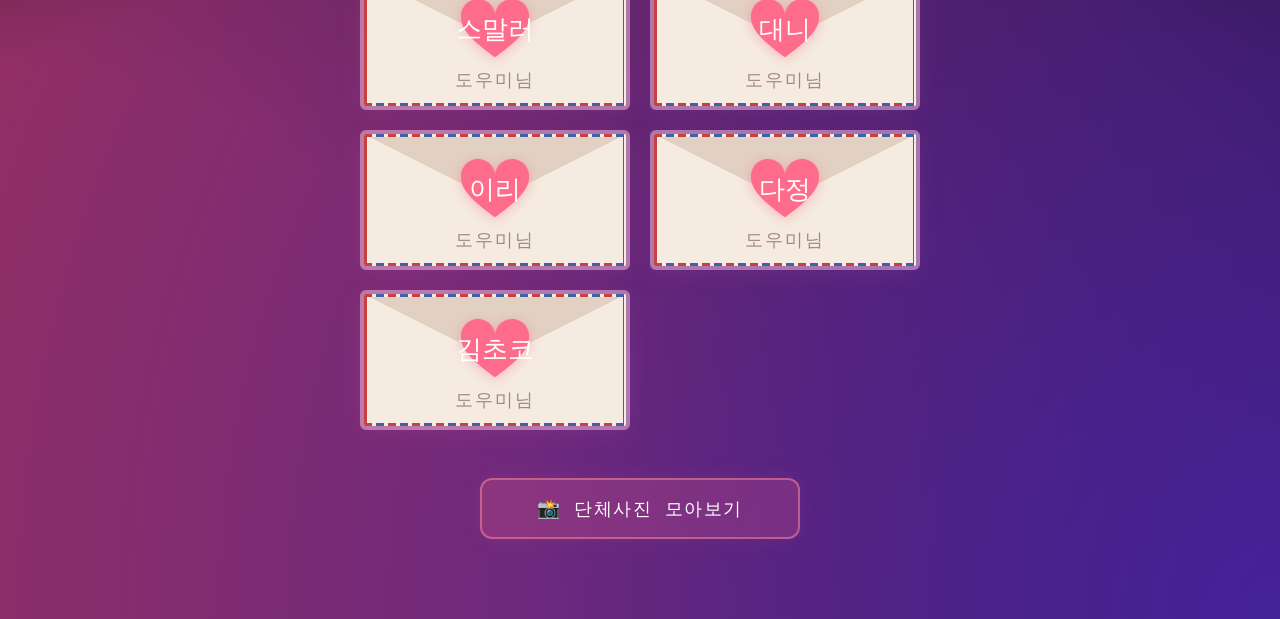
==== commit 98808e37: "hero min-height 변경, TV 위치 상단 조정, 데이터 업데이트 Co-Authored-By: Claude Opus 4.6 (1M context) <noreply@anth" ====
--- a/index.html
+++ b/index.html
@@ -56,7 +56,7 @@
 
     .hero {
       position: relative;
-      height: 100dvh;
+      min-height: 100vh;
       perspective: 460px;
       perspective-origin: 50% 54%;
       overflow: hidden;
@@ -117,12 +117,12 @@
     }
 
     :nth-child(1 of .tv-wrap) {
-      translate: -110% -40%;
+      translate: -110% -50%;
       z-index: 5;
     }
 
     :nth-child(2 of .tv-wrap) {
-      translate: 15% -40%;
+      translate: 15% -50%;
       z-index: 5;
     }
 
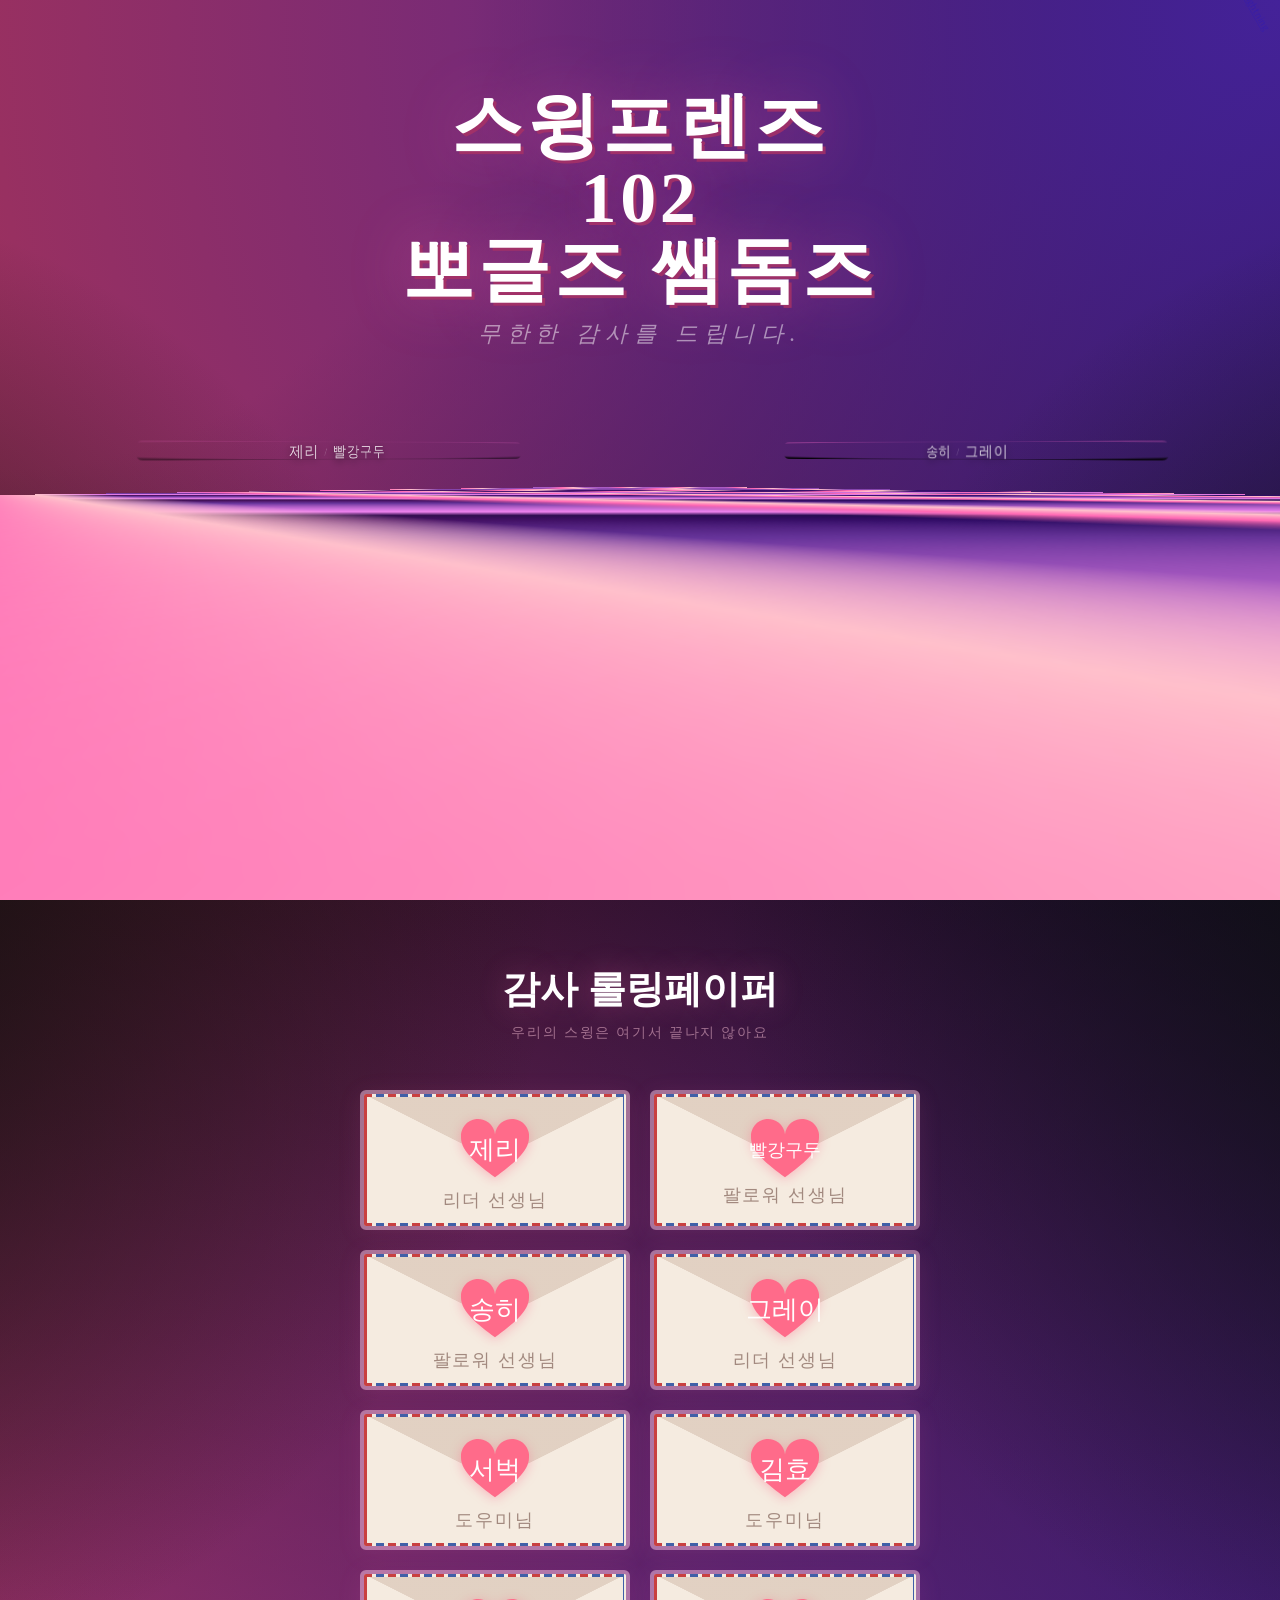
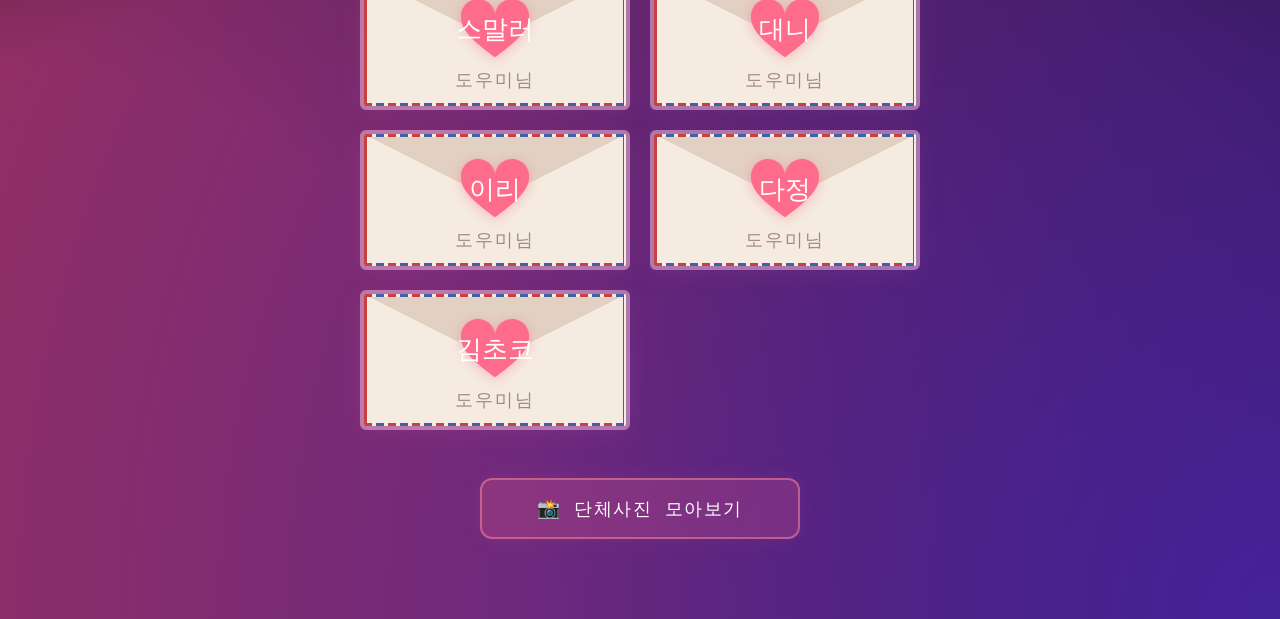
==== commit 9f49af6c: "Rename redshoes label to 빨강구두" ====
--- a/index.html
+++ b/index.html
@@ -560,7 +560,7 @@
         width: 100%;
         height: 40%;
         background: linear-gradient(to bottom, transparent, #0d0520);
-        z-index: 6;
+        z-index: 0;
         pointer-events: none;
       }
       .floor { display: none; }
@@ -568,11 +568,12 @@
 
       .tv-wrap {
         width: 280px;
+        top: 56%;  
       }
 
       /* 왼쪽 TV → 위 중앙 */
       :nth-child(1 of .tv-wrap) {
-        translate: -50% -100%;
+        translate: -50% -90%;
       }
       /* 오른쪽 TV → 아래 중앙 */
       :nth-child(2 of .tv-wrap) {
@@ -627,7 +628,7 @@
       <div class="tv-names">
         <a href="person.html?id=jerry">제리</a>
         <span class="sep">/</span>
-        <a href="person.html?id=redshoes">빨간구두</a>
+        <a href="person.html?id=redshoes">빨강구두</a>
       </div>
     </div>
 
@@ -666,14 +667,14 @@
   <script>
     // Google Sheets 컬럼 매핑
     const COL_SHEET = {
-      "1) 제리 쌤":"jerry","2) 빨간구두 쌤":"redshoes","3) 송히 쌤":"songhi","4) 그레이 쌤":"gray",
+      "1) 제리 쌤":"jerry","2) 빨강구두 쌤":"redshoes","3) 송히 쌤":"songhi","4) 그레이 쌤":"gray",
       "5) 서벅 돔":"seobuk","6) 효 돔":"hyo","7) 스말러 돔":"smaller","8) 대니 돔":"danny",
       "9) 이리 돔":"iri","10) 다정 돔":"dajeong","11) 초코 돔":"choco"
     };
     const SENDER_SHEET = "작성자분의 닉네임을 알려주세요!";
     // 로컬 CSV 컬럼 매핑
     const COL_CSV = {
-      "제리":"jerry","빨간구두":"redshoes","송히":"songhi","그레이":"gray",
+      "제리":"jerry","빨강구두":"redshoes","송히":"songhi","그레이":"gray",
       "서벅돔":"seobuk","효돔":"hyo","스말러돔":"smaller","대니돔":"danny",
       "이리돔":"iri","다정돔":"dajeong","초코돔":"choco"
     };
